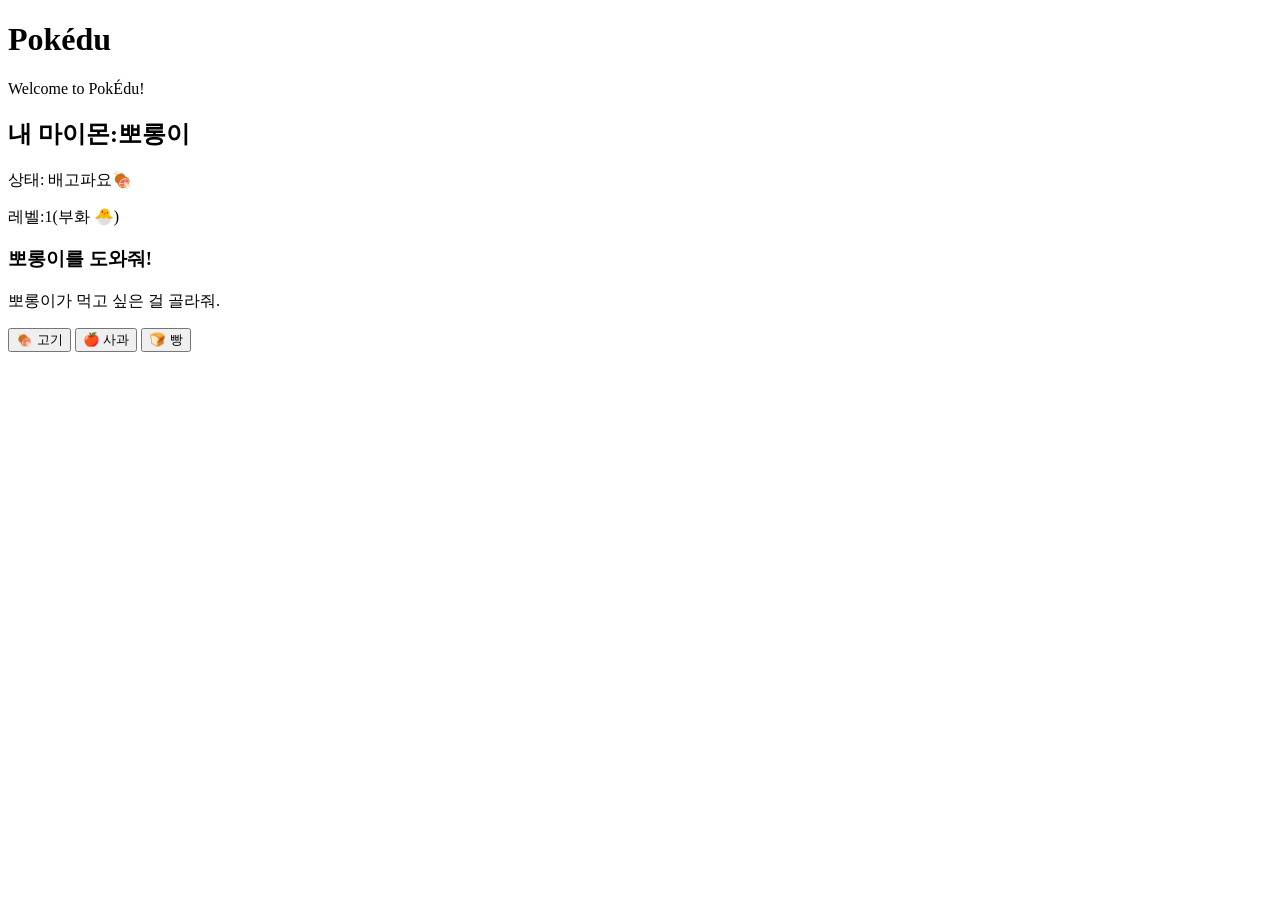
==== index.html @ 9d371092 "Create index.html" ====
<!DOCTYPE html>
<html lang="ko">
    <head>
        <meta charset="UTF-8">
        <title>Pokédu</title>
    </head>
    <body>
        <h1>Pokédu</h1>
        <p>Welcome to PokÉdu!</p>
        <div>
            <h2>내 마이몬:뽀롱이</h2>
            <p>상태: 배고파요🍖</p>
            <p>레벨:1(부화 🐣)</p>
        </div>
        <div>
            <h3>뽀롱이를 도와줘!</h3>
            <p>뽀롱이가 먹고 싶은 걸 골라줘.</p>
            <button>🍖 고기</button>
            <button>🍎 사과</button>
            <button>🍞 빵</button>
        </div> 
    </body>
</html>
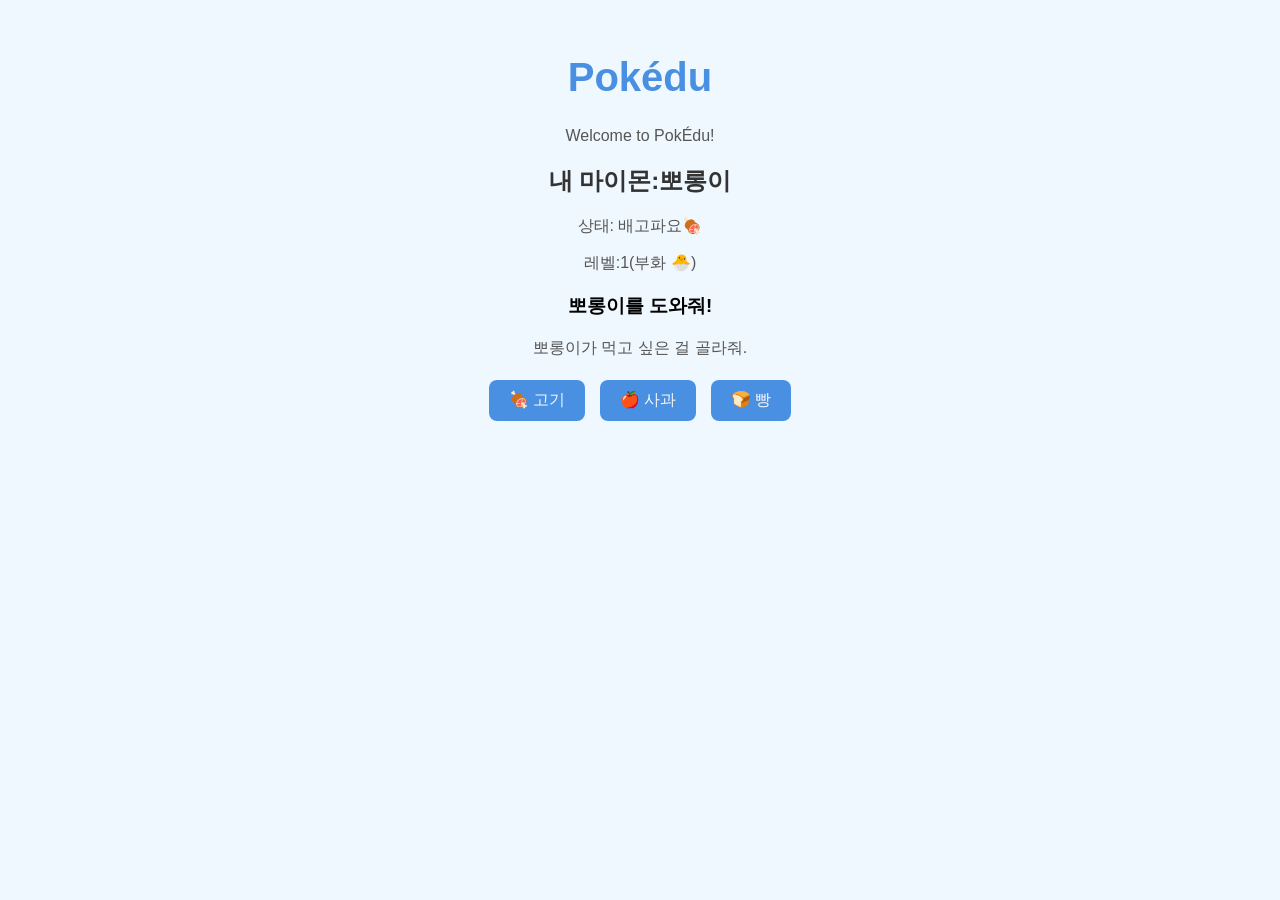
==== commit 5453b52a: "Day2: CSS스타일 추가" ====
--- a/index.html
+++ b/index.html
@@ -4,6 +4,38 @@
         <meta charset="UTF-8">
         <title>Pokédu</title>
     </head>
+    <style>
+  body {
+    background-color: #f0f8ff;
+    font-family: sans-serif;
+    text-align: center;
+    padding: 20px;
+  }
+
+  h1 {
+    color: #4a90e2;
+    font-size: 40px;
+  }
+
+  h2 {
+    color: #333333;
+  }
+
+  p {
+    color: #555555;
+    font-size: 16px;
+  }
+
+  button {
+    background-color: #4a90e2;
+    color: whitesmoke;
+    padding: 10px 20px;
+    border: none;
+    border-radius: 8px;
+    margin: 5px;
+    font-size: 16px;
+  }
+</style>
     <body>
         <h1>Pokédu</h1>
         <p>Welcome to PokÉdu!</p>
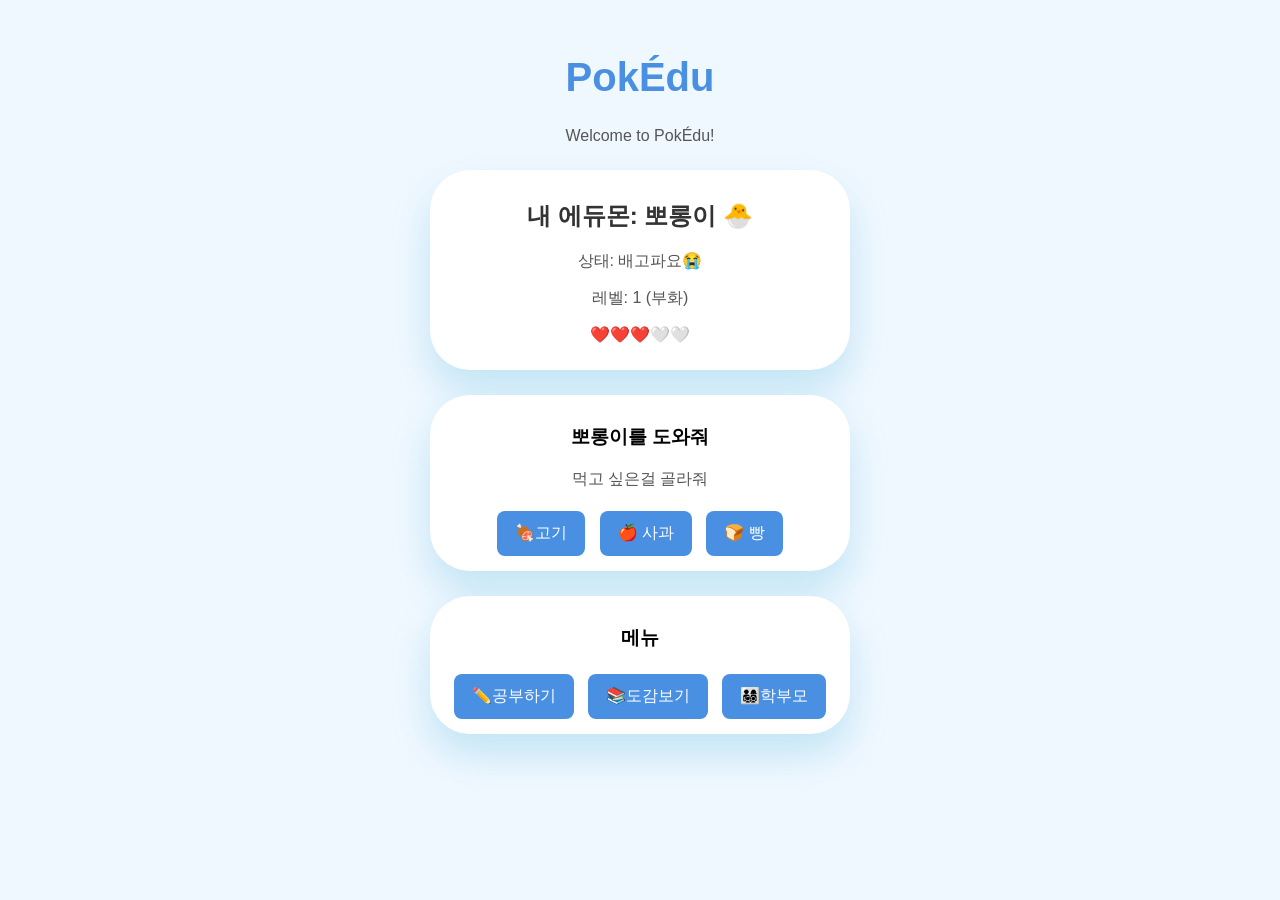
==== commit 6bb9baff: "Day3: PokEdu HTML/CSS 뼈대 완성 및 코드 구조 개선 (index, collection) - index.html: style 태그가 head 밖에 있던 구조 오류 " ====
--- a/index.html
+++ b/index.html
@@ -1,55 +1,75 @@
 <!DOCTYPE html>
-<html lang="ko">
+  <html lang="ko">
     <head>
-        <meta charset="UTF-8">
-        <title>Pokédu</title>
+      <meta charset="UTF-8">
+      <title>PokÉdu</title>
+  <style>
+    body {
+      padding: 20px;
+      background-color: #f0f8ff;
+      font-family: sans-serif;
+      text-align: center;
+    }
+    h1 {
+      font-size:40px;
+      color: #4a90e2;
+    }
+    h2 {
+      color: #333333;
+    }
+    p {
+      font-size: 16px;
+      color: #555555;
+    }
+    div {
+      max-width: 400px;
+      margin: 25px auto;
+      padding: 10px;
+      background-color: white;
+      border-radius: 40px;
+      box-shadow: 0px 20px 40px rgba(0, 150, 200, 0.2)
+      }
+    button {
+      margin:5px;
+      padding: 12px 18px;
+      background-color:#4a90e2;
+      font-size: 16px;
+      color:white;
+      border:none;  
+      border-radius:8px;
+      cursor:pointer;
+    }
+    a {
+    text-decoration:none;}
+</style>    
     </head>
-    <style>
-  body {
-    background-color: #f0f8ff;
-    font-family: sans-serif;
-    text-align: center;
-    padding: 20px;
-  }
-
-  h1 {
-    color: #4a90e2;
-    font-size: 40px;
-  }
-
-  h2 {
-    color: #333333;
-  }
-
-  p {
-    color: #555555;
-    font-size: 16px;
-  }
-
-  button {
-    background-color: #4a90e2;
-    color: whitesmoke;
-    padding: 10px 20px;
-    border: none;
-    border-radius: 8px;
-    margin: 5px;
-    font-size: 16px;
-  }
-</style>
     <body>
-        <h1>Pokédu</h1>
-        <p>Welcome to PokÉdu!</p>
-        <div>
-            <h2>내 마이몬:뽀롱이</h2>
-            <p>상태: 배고파요🍖</p>
-            <p>레벨:1(부화 🐣)</p>
+      <h1>PokÉdu</h1>
+      <p>Welcome to PokÉdu!</p>
+      <div>
+        <h2>내 에듀몬: 뽀롱이 🐣</h2>
+        <p>상태: 배고파요😭</p>
+        <p>레벨: 1 (부화)</p>
+        <p>❤️❤️❤️🤍🤍</p>
+      </div>
+      <div>
+        <h3>뽀롱이를 도와줘</h3>
+        <p>먹고 싶은걸 골라줘</p>
+        <button>🍖고기</button> 
+        <button>🍎 사과</button>
+        <button>🍞 빵</button>
+      </div>
+      <div>
+        <h3>메뉴</h3>
+        <a href="study.html">
+          <button>✏️공부하기</button>
+        </a>
+        <a href="collection.html">
+          <button>📚도감보기</button>
+        </a>
+        <a href="parent.html">
+          <button>👨‍👩‍👧‍👦학부모</button>
+        </a>
         </div>
-        <div>
-            <h3>뽀롱이를 도와줘!</h3>
-            <p>뽀롱이가 먹고 싶은 걸 골라줘.</p>
-            <button>🍖 고기</button>
-            <button>🍎 사과</button>
-            <button>🍞 빵</button>
-        </div> 
     </body>
-</html>+  </html>
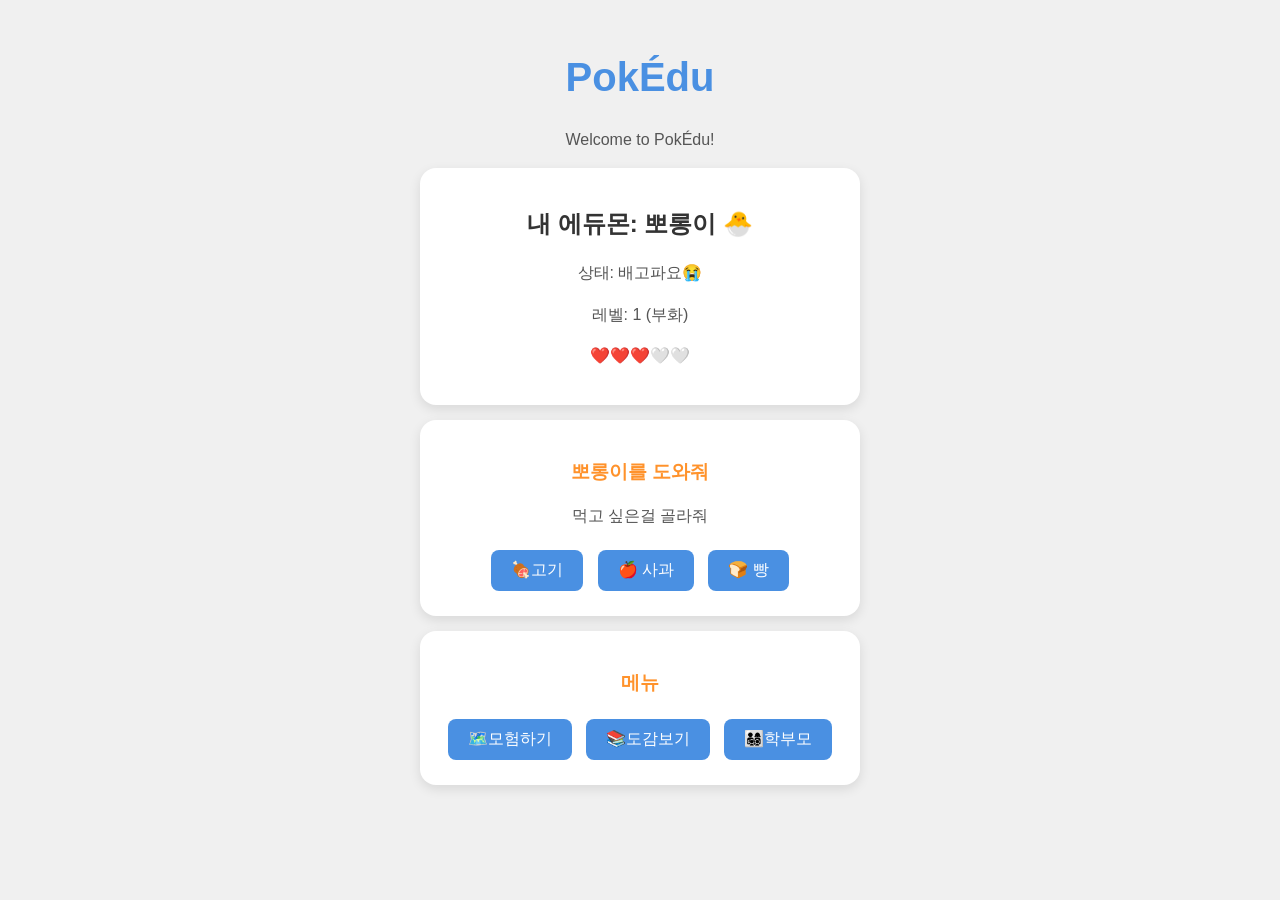
==== commit 27e6dca0: "Day4: PokEdu HTML 뼈대 완성 및 코드 구조 개선 (parent, adventure, style.css 분리) - style.css 공통 CSS 파일 분리 (index" ====
--- a/index.html
+++ b/index.html
@@ -3,45 +3,7 @@
     <head>
       <meta charset="UTF-8">
       <title>PokÉdu</title>
-  <style>
-    body {
-      padding: 20px;
-      background-color: #f0f8ff;
-      font-family: sans-serif;
-      text-align: center;
-    }
-    h1 {
-      font-size:40px;
-      color: #4a90e2;
-    }
-    h2 {
-      color: #333333;
-    }
-    p {
-      font-size: 16px;
-      color: #555555;
-    }
-    div {
-      max-width: 400px;
-      margin: 25px auto;
-      padding: 10px;
-      background-color: white;
-      border-radius: 40px;
-      box-shadow: 0px 20px 40px rgba(0, 150, 200, 0.2)
-      }
-    button {
-      margin:5px;
-      padding: 12px 18px;
-      background-color:#4a90e2;
-      font-size: 16px;
-      color:white;
-      border:none;  
-      border-radius:8px;
-      cursor:pointer;
-    }
-    a {
-    text-decoration:none;}
-</style>    
+      <link rel="stylesheet" href="style.css">
     </head>
     <body>
       <h1>PokÉdu</h1>
@@ -61,8 +23,8 @@
       </div>
       <div>
         <h3>메뉴</h3>
-        <a href="study.html">
-          <button>✏️공부하기</button>
+        <a href="adventure.html">
+          <button>🗺️모험하기</button>
         </a>
         <a href="collection.html">
           <button>📚도감보기</button>
--- a/style.css
+++ b/style.css
@@ -0,0 +1,54 @@
+body {
+  padding: 20px;
+  background-color: #f0f0f0;
+  font-family: sans-serif;
+  text-align: center;
+}
+div {
+  max-width:400px;
+  margin:15px auto;
+  padding: 20px;   
+  background-color: white;
+  border-radius:16px;     
+  box-shadow: 0 4px 12px rgba(0,0,0,0.1); 
+}
+h1 {
+  font-size: 40px;
+  color: #4a90e2;
+}
+h2 {
+  color: #333333;    
+} 
+h3 {
+  color: #ff922b;    
+}
+p {
+  font-size: 16px;
+  color: #555555;
+  line-height:1.6;
+}
+button{
+  margin: 5px; 
+  padding: 10px 20px;
+  background-color: #4a90e2;  
+  font-size: 16px;
+  color: white;
+  border: none;
+  border-radius: 8px;
+  cursor: pointer;
+}
+a{
+  text-decoration: none;
+}
+ul {
+  list-style: none;
+  padding:0;
+}
+.monster{
+  display: inline-block;
+  margin:10px;
+  padding: 10px;  
+  background-color: #f0f8ff;
+  border-radius: 12px;
+  width:100px;
+}
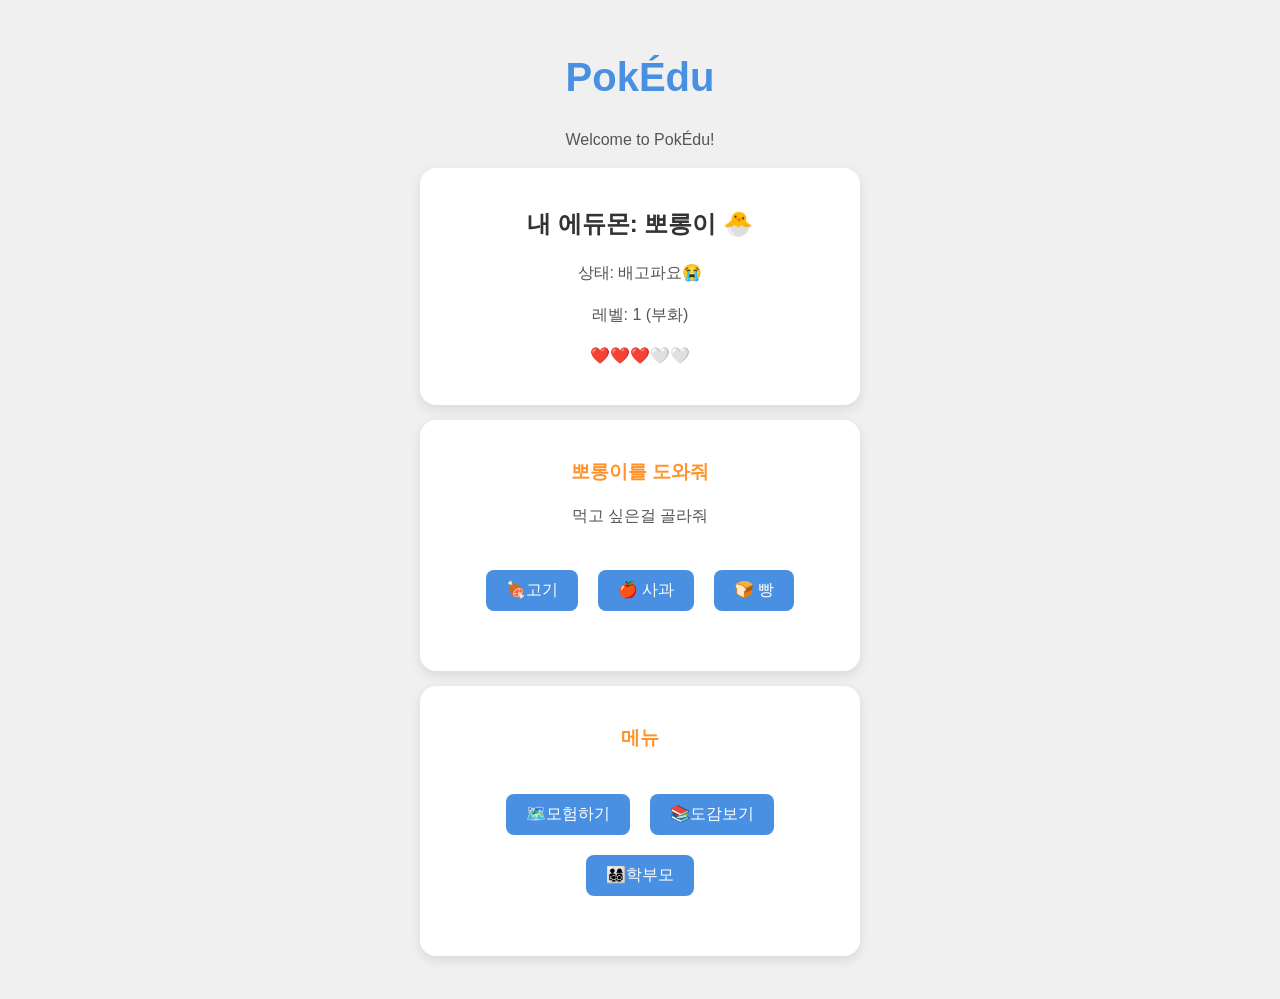
==== commit a66fa813: "Day5: CSS 실습 완료 - hover, button-group, media query 추가 [CSS 스타일 개선] - button에 transition 추가 (backgrou" ====
--- a/index.html
+++ b/index.html
@@ -17,21 +17,25 @@
       <div>
         <h3>뽀롱이를 도와줘</h3>
         <p>먹고 싶은걸 골라줘</p>
-        <button>🍖고기</button> 
-        <button>🍎 사과</button>
-        <button>🍞 빵</button>
+        <div class="button-group">
+          <button>🍖고기</button> 
+          <button>🍎 사과</button>
+          <button>🍞 빵</button>
+        </div>
       </div>
       <div>
         <h3>메뉴</h3>
-        <a href="adventure.html">
+        <div class="button-group">
+          <a href="adventure.html">
           <button>🗺️모험하기</button>
-        </a>
-        <a href="collection.html">
+          </a>
+          <a href="collection.html">
           <button>📚도감보기</button>
-        </a>
-        <a href="parent.html">
+          </a>
+          <a href="parent.html">
           <button>👨‍👩‍👧‍👦학부모</button>
-        </a>
-        </div>
+          </a>
+        </div> 
+      </div>
     </body>
   </html>
--- a/style.css
+++ b/style.css
@@ -27,7 +27,7 @@
   color: #555555;
   line-height:1.6;
 }
-button{
+button {
   margin: 5px; 
   padding: 10px 20px;
   background-color: #4a90e2;  
@@ -36,6 +36,12 @@
   border: none;
   border-radius: 8px;
   cursor: pointer;
+  transition: background-color 0.3s, transform 0.3s;
+}
+button:hover {
+  background-color: #2178d4;
+  transform: scale(1.05);
+
 }
 a{
   text-decoration: none;
@@ -51,4 +57,17 @@
   background-color: #f0f8ff;
   border-radius: 12px;
   width:100px;
+}
+.button-group {
+  display: flex;
+  flex-wrap: wrap;
+  gap: 10px;
+  justify-content: center;
+  background-color: transparent;
+  box-shadow: none;
+}
+
+@media (max-width: 480px) {
+  button {
+    font-size: 14px;}
 }
